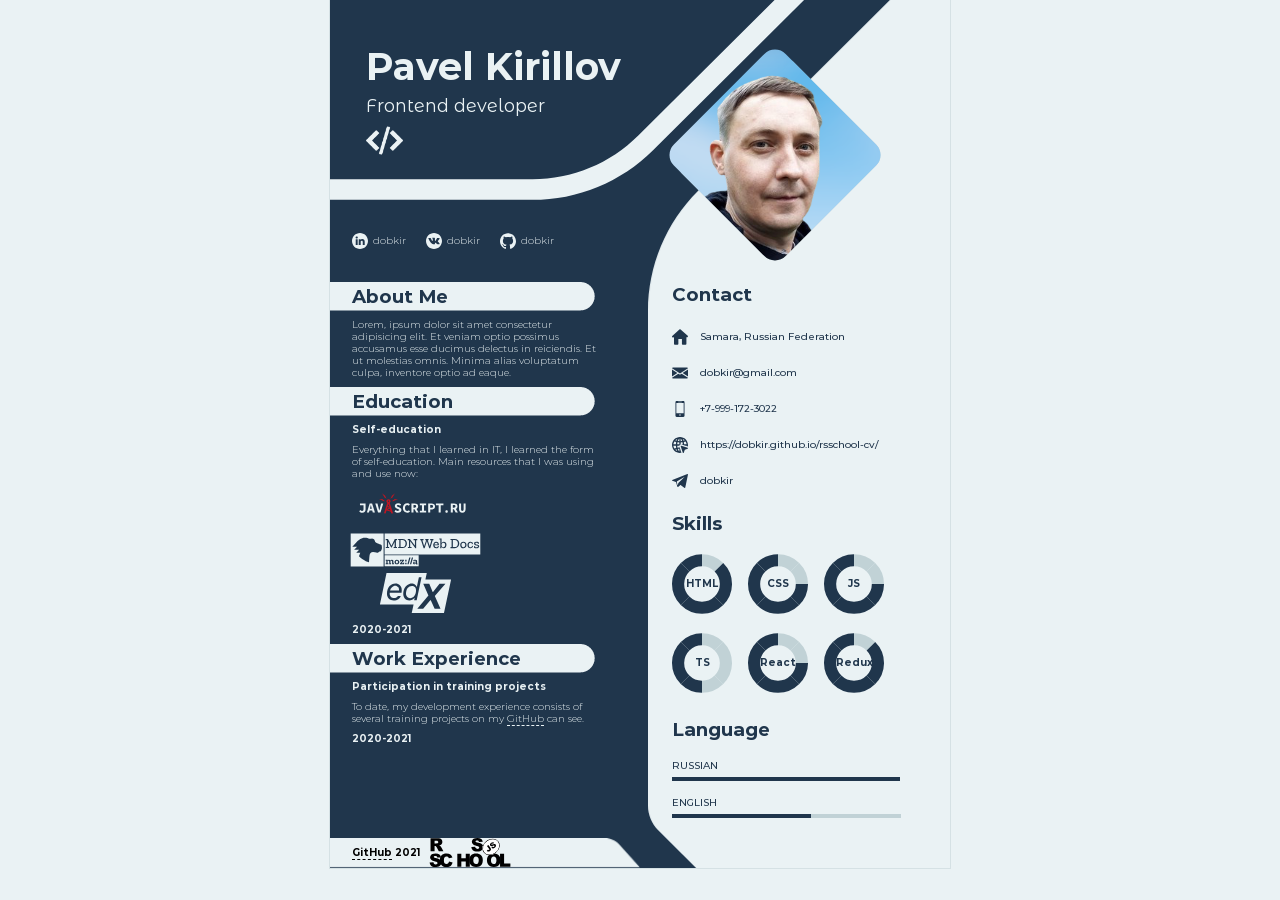
==== index.html @ f52c8d09 "feat: add content to the aside section" ====
<!DOCTYPE html>
<html lang="en">

<head>
  <meta charset="UTF-8">
  <meta http-equiv="X-UA-Compatible" content="IE=edge">
  <meta name="viewport" content="width=device-width, initial-scale=1.0">
  <title>CV Kirillov</title>
  <link rel="stylesheet" href="css/style.css">
</head>

<body class="body">

  <container class="container">

    <header class="header">
      <section class="header__info">
        <h1 class="header__title">
          Pavel Kirillov
        </h1>
        <!-- /.header__title -->
        <p class="header__subtitle">
          Frontend developer
        </p>
        <!-- /.header__subtitle -->
        <figure class="header__logo">
          <img src="img/logos/my_logo.png" alt="logo: my logo" width="37" height="37">
        </figure>
        <!-- /.header__logo -->
      </section>
      <!-- /.header__info -->

      <section class="header__avatar">
        <figure class="avatar">
          <img src="img/My_avatar_310x310_v1.1.png" alt="photo: my photo" width="160" height="160">
        </figure>
        <!-- /.avatar -->
      </section>
      <!-- /.header__avatar -->

    </header>
    <!-- /.header -->

    <main class="main">
      <article class="main__article">

        <ul class="social__links">

          <!-- LinkedIn link -->
          <li class="social__link">
            <img class="social__link--icon" src="img/social_icons/in-circled-light.svg" alt="icon: linkedin icon"
              width="16" height="16">
            <a class="social__link--link" href="https://www.linkedin.com/in/dobkir/" target="_blank">dobkir</a>
          </li>
          <!-- /.social__link -->

          <!-- VK link -->
          <li class="social__link">
            <img class="social__link--icon" src="img/social_icons/vk-circled-light.svg" alt="icon: vk icon" width="16"
              height="16">
            <a class="social__link--link" href="https://vk.com/dobkir" target="_blank">dobkir</a>
          </li>
          <!-- /.social__link -->

          <!-- GitHub link -->
          <li class="social__link">
            <img class="social__link--icon" src="img/social_icons/github-circled-light.svg" alt="icon: telegram icon"
              width="16" height="16">
            <a class="social__link--link" href="https://github.com/dobkir" target="_blank">dobkir</a>
          </li>
          <!-- /.social__link -->

        </ul>
        <!-- /.social__links -->

        <!-- About Me section -->
        <section class="main__section">
          <h2 class="main__section--title pl">
            About Me
          </h2>
          <p class="main__section--text pl">
            Lorem, ipsum dolor sit amet consectetur adipisicing elit.
            Et veniam optio possimus accusamus esse ducimus
            delectus in reiciendis. Et ut molestias omnis.
            Minima alias voluptatum culpa, inventore optio ad eaque.
          </p>
        </section>
        <!-- /.main__section -->

        <!-- Education section -->
        <section class="main__section">
          <h2 class="main__section--title pl">
            Education
          </h2>
          <h3 class="main__section--subtitle pl">
            Self-education
          </h3>
          <p class="main__section--text pl">
            Everything that I learned in IT, I learned the form of self-education.
            Main resources that I was using and use now:
          </p>
          <figure class="main__section--figure">
            <a href="https://learn.javascript.ru/" target="_blank">
              <img src="img/logos/learnjs-logo-light.svg" alt="brand: learn.javascript logo" width="171" height="40">
            </a>
          </figure>
          <figure class="main__section--figure">
            <a href="https://developer.mozilla.org/ru/" target="_blank">
              <img src="img/logos/mdn-logo-light.svg" alt="brand: MDN WebDocs logo" width="171" height="40">
            </a>
          </figure>
          <figure class="main__section--figure">
            <a href="https://www.edx.org/" target="_blank">
              <img src="img/logos/edx-logo-light.svg" alt="brand: Edx logo" width="171" height="40">
            </a>
          </figure>
          <h3 class="main__section--subtitle pl">
            2020-2021
          </h3>
        </section>
        <!-- /.main__section -->

        <!-- Experience -->
        <section class="main__section">
          <h2 class="main__section--title pl">
            Work Experience
          </h2>
          <h3 class="main__section--subtitle pl">
            Participation in training projects
          </h3>
          <p class="main__section--text pl">
            To date, my development experience consists of several training projects on my <a
              class="github__link--inline" href="https://github.com/dobkir/">GitHub</a> can see.
          </p>
          <h3 class="main__section--subtitle pl">
            2020-2021
          </h3>
        </section>
        <!-- /.main__section -->

      </article>
      <!-- /.main__article -->

      <aside class="aside">

        <section class="aside__section">

          <h2 class="aside__section--title">
            Contact
          </h2>

          <ul class="contacts">

            <!-- Home adress -->
            <li class="contacts__item">
              <img class="contacts__item--icon" src="img/social_icons/home-dark.svg" alt="icon: home" width="16"
                height="16">
              Samara, Russian Federation
            </li>
            <!-- /.contacts__item -->

            <!-- Email -->
            <li class="contacts__item">
              <img class="contacts__item--icon" src="img/social_icons/email-dark.svg" alt="icon: email" width="16"
                height="16">
              <a href="mailto:p.kirillov2020@gmail.com" target="_blank">
                dobkir@gmail.com
              </a>
            </li>
            <!-- /.contacts__item -->

            <!-- Phone number -->
            <li class="contacts__item">
              <img class="contacts__item--icon" src="img/social_icons/smartphone-dark.svg" alt="icon: phone" width="16"
                height="16">
              <a href="tel: +79991723022" target="_blank">
                +7-999-172-3022
              </a>
            </li>
            <!-- /.contacts__item -->

            <!-- Website -->
            <li class="contacts__item">
              <img class="contacts__item--icon" src="img/social_icons/web-dark.svg" alt="icon: web" width="16"
                height="16">
              <a href="https://dobkir.github.io/rsschool-cv/" target="_blank">
                https://dobkir.github.io/rsschool-cv/
              </a>
            </li>
            <!-- /.contacts__item -->

            <!-- Telegram link -->
            <li class="contacts__item">
              <img class="contacts__item--icon" src="img/social_icons/telegram-dark.svg" alt="icon: telegram icon"
                width="16" height="16">
              <a href="https://telegram.im/@dobkir" target="_blank">dobkir</a>
            </li>
            <!-- /.contacts__item -->

          </ul>
          <!-- /.contacts -->

        </section>
        <!-- /.aside__section -->
        <!-- /Contacts -->

        <section class="aside__section">
          <h2 class="aside__section--title">
            Skills
          </h2>

          <ul class="skills">

            <!-- HTML Skill -->
            <li class="skills__item">
              <img class="skills__item--icon" src="img/progress-circles/progress_circle--88percent.svg"
                alt="diagram: progress circle full" width="60" height="60">
              <span class="skills__item--name">HTML</span>
            </li>
            <!-- /.skills__item -->

            <!-- CSS Skill -->
            <li class="skills__item">
              <img class="skills__item--icon" src="img/progress-circles/progress_circle--75percent.svg"
                alt="diagram: progress circle full" width="60" height="60">
              <span class="skills__item--name">CSS</span>
            </li>
            <!-- /.skills__item -->

            <!-- JS Skill -->
            <li class="skills__item">
              <img class="skills__item--icon" src="img/progress-circles/progress_circle--75percent.svg"
                alt="diagram: progress circle full" width="60" height="60">
              <span class="skills__item--name">JS</span>
            </li>
            <!-- /.skills__item -->

            <!-- TS Skill -->
            <li class="skills__item">
              <img class="skills__item--icon" src="img/progress-circles/progress_circle--50percent copy.svg"
                alt="diagram: progress circle full" width="60" height="60">
              <span class="skills__item--name">TS</span>
            </li>
            <!-- /.skills__item -->

            <!-- React Skill -->
            <li class="skills__item">
              <img class="skills__item--icon" src="img/progress-circles/progress_circle--75percent.svg"
                alt="diagram: progress circle full" width="60" height="60">
              <span class="skills__item--name">React</span>
            </li>
            <!-- /.skills__item -->

            <!-- Redux Skill -->
            <li class="skills__item">
              <img class="skills__item--icon" src="img/progress-circles/progress_circle--88percent.svg"
                alt="diagram: progress circle full" width="60" height="60">
              <span class="skills__item--name">Redux</span>
            </li>
            <!-- /.skills__item -->

          </ul>
          <!-- /.skills -->

        </section>
        <!-- /.aside__section -->
        <!-- /Skills -->

        <section class="aside__section">

          <h2 class="aside__section--title">
            Language
          </h2>

          <ul class="language">
            <li class="language__item">
              <h4 class="language__item--subtitle">
                Russian
              </h4>
              <span class="language__item--progress--russian"></span>
            </li>
            <!-- /.language__item -->
            <li class="language__item">
              <h4 class="language__item--subtitle">
                English
              </h4>
              <span class="language__item--progress--english"></span>
            </li>
            <!-- /.language__item -->
          </ul>
          <!-- /.language -->

        </section>
        <!-- /.aside__section -->
        <!-- /Language -->

      </aside>
      <!-- /.aside -->

    </main>
    <!-- /.main -->

    <footer class="footer">
      <p class="footer__inline pl">
        <a class="github__link--inline" href="https://github.com/dobkir/">GitHub</a>
        <time datetime="2021-09-20 20:00">2021</time>
      </p>
      <figure>
        <a href="https://rs.school/js/" target="_blank">
          <img src="img/logos/rs_school_js.svg" alt="brand: The Rolling Scopes logo" width="100" height="30">
        </a>
      </figure>
    </footer>
    <!-- /.footer -->

  </container>
  <!-- /.container -->

</body>

</html>
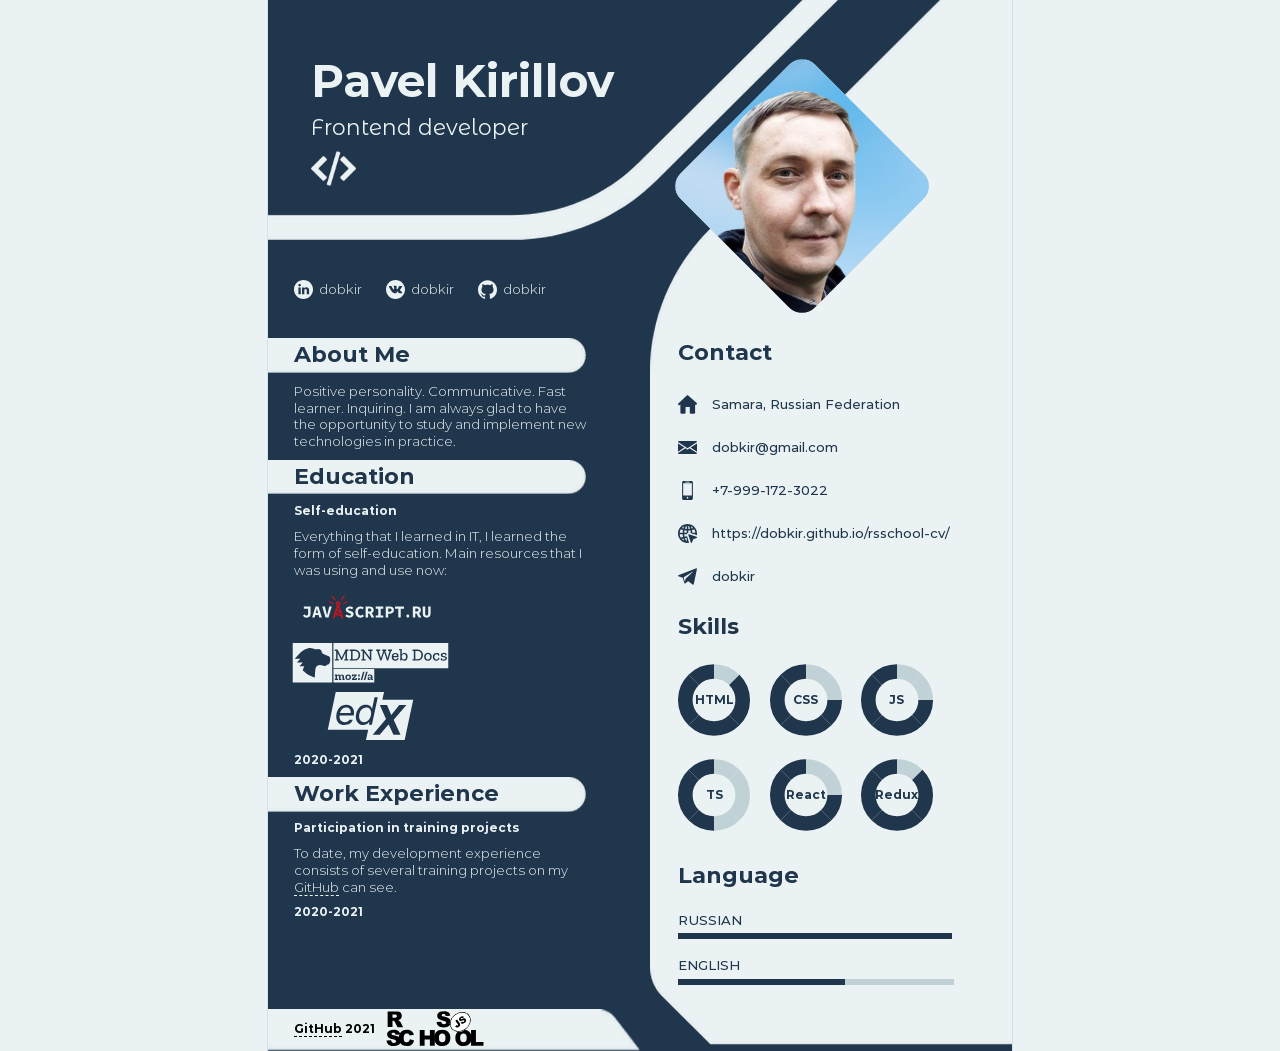
==== commit 0b80c63c: "refactor: made the entire landing page 20 percent larger" ====
--- a/index.html
+++ b/index.html
@@ -24,7 +24,7 @@
         </p>
         <!-- /.header__subtitle -->
         <figure class="header__logo">
-          <img src="img/logos/my_logo.png" alt="logo: my logo" width="37" height="37">
+          <img src="img/logos/my_logo.png" alt="logo: my logo" width="45" height="45">
         </figure>
         <!-- /.header__logo -->
       </section>
@@ -32,7 +32,7 @@
 
       <section class="header__avatar">
         <figure class="avatar">
-          <img src="img/My_avatar_310x310_v1.1.png" alt="photo: my photo" width="160" height="160">
+          <img src="img/My_avatar_310x310_v1.1.png" alt="photo: my photo" width="192" height="192">
         </figure>
         <!-- /.avatar -->
       </section>
@@ -49,15 +49,15 @@
           <!-- LinkedIn link -->
           <li class="social__link">
             <img class="social__link--icon" src="img/social_icons/in-circled-light.svg" alt="icon: linkedin icon"
-              width="16" height="16">
+              width="19" height="19">
             <a class="social__link--link" href="https://www.linkedin.com/in/dobkir/" target="_blank">dobkir</a>
           </li>
           <!-- /.social__link -->
 
           <!-- VK link -->
           <li class="social__link">
-            <img class="social__link--icon" src="img/social_icons/vk-circled-light.svg" alt="icon: vk icon" width="16"
-              height="16">
+            <img class="social__link--icon" src="img/social_icons/vk-circled-light.svg" alt="icon: vk icon" width="19"
+              height="19">
             <a class="social__link--link" href="https://vk.com/dobkir" target="_blank">dobkir</a>
           </li>
           <!-- /.social__link -->
@@ -65,7 +65,7 @@
           <!-- GitHub link -->
           <li class="social__link">
             <img class="social__link--icon" src="img/social_icons/github-circled-light.svg" alt="icon: telegram icon"
-              width="16" height="16">
+              width="19" height="19">
             <a class="social__link--link" href="https://github.com/dobkir" target="_blank">dobkir</a>
           </li>
           <!-- /.social__link -->
@@ -79,10 +79,8 @@
             About Me
           </h2>
           <p class="main__section--text pl">
-            Lorem, ipsum dolor sit amet consectetur adipisicing elit.
-            Et veniam optio possimus accusamus esse ducimus
-            delectus in reiciendis. Et ut molestias omnis.
-            Minima alias voluptatum culpa, inventore optio ad eaque.
+            Positive personality. Communicative. Fast learner. Inquiring.
+            I am always glad to have the opportunity to study and implement new technologies in practice.
           </p>
         </section>
         <!-- /.main__section -->
@@ -101,19 +99,20 @@
           </p>
           <figure class="main__section--figure">
             <a href="https://learn.javascript.ru/" target="_blank">
-              <img src="img/logos/learnjs-logo-light.svg" alt="brand: learn.javascript logo" width="171" height="40">
+              <img src="img/logos/learnjs-logo-light.svg" alt="brand: learn.javascript logo" width="205" height="48">
             </a>
           </figure>
           <figure class="main__section--figure">
             <a href="https://developer.mozilla.org/ru/" target="_blank">
-              <img src="img/logos/mdn-logo-light.svg" alt="brand: MDN WebDocs logo" width="171" height="40">
+              <img src="img/logos/mdn-logo-light.svg" alt="brand: MDN WebDocs logo" width="205" height="48">
             </a>
           </figure>
           <figure class="main__section--figure">
             <a href="https://www.edx.org/" target="_blank">
-              <img src="img/logos/edx-logo-light.svg" alt="brand: Edx logo" width="171" height="40">
+              <img src="img/logos/edx-logo-light.svg" alt="brand: Edx logo" width="205" height="48">
             </a>
           </figure>
+
           <h3 class="main__section--subtitle pl">
             2020-2021
           </h3>
@@ -153,16 +152,16 @@
 
             <!-- Home adress -->
             <li class="contacts__item">
-              <img class="contacts__item--icon" src="img/social_icons/home-dark.svg" alt="icon: home" width="16"
-                height="16">
+              <img class="contacts__item--icon" src="img/social_icons/home-dark.svg" alt="icon: home" width="19"
+                height="19">
               Samara, Russian Federation
             </li>
             <!-- /.contacts__item -->
 
             <!-- Email -->
             <li class="contacts__item">
-              <img class="contacts__item--icon" src="img/social_icons/email-dark.svg" alt="icon: email" width="16"
-                height="16">
+              <img class="contacts__item--icon" src="img/social_icons/email-dark.svg" alt="icon: email" width="19"
+                height="19">
               <a href="mailto:p.kirillov2020@gmail.com" target="_blank">
                 dobkir@gmail.com
               </a>
@@ -171,8 +170,8 @@
 
             <!-- Phone number -->
             <li class="contacts__item">
-              <img class="contacts__item--icon" src="img/social_icons/smartphone-dark.svg" alt="icon: phone" width="16"
-                height="16">
+              <img class="contacts__item--icon" src="img/social_icons/smartphone-dark.svg" alt="icon: phone" width="19"
+                height="19">
               <a href="tel: +79991723022" target="_blank">
                 +7-999-172-3022
               </a>
@@ -181,8 +180,8 @@
 
             <!-- Website -->
             <li class="contacts__item">
-              <img class="contacts__item--icon" src="img/social_icons/web-dark.svg" alt="icon: web" width="16"
-                height="16">
+              <img class="contacts__item--icon" src="img/social_icons/web-dark.svg" alt="icon: web" width="19"
+                height="19">
               <a href="https://dobkir.github.io/rsschool-cv/" target="_blank">
                 https://dobkir.github.io/rsschool-cv/
               </a>
@@ -192,7 +191,7 @@
             <!-- Telegram link -->
             <li class="contacts__item">
               <img class="contacts__item--icon" src="img/social_icons/telegram-dark.svg" alt="icon: telegram icon"
-                width="16" height="16">
+                width="19" height="19">
               <a href="https://telegram.im/@dobkir" target="_blank">dobkir</a>
             </li>
             <!-- /.contacts__item -->
@@ -214,7 +213,7 @@
             <!-- HTML Skill -->
             <li class="skills__item">
               <img class="skills__item--icon" src="img/progress-circles/progress_circle--88percent.svg"
-                alt="diagram: progress circle full" width="60" height="60">
+                alt="diagram: progress circle full" width="72" height="72">
               <span class="skills__item--name">HTML</span>
             </li>
             <!-- /.skills__item -->
@@ -222,7 +221,7 @@
             <!-- CSS Skill -->
             <li class="skills__item">
               <img class="skills__item--icon" src="img/progress-circles/progress_circle--75percent.svg"
-                alt="diagram: progress circle full" width="60" height="60">
+                alt="diagram: progress circle full" width="72" height="72">
               <span class="skills__item--name">CSS</span>
             </li>
             <!-- /.skills__item -->
@@ -230,7 +229,7 @@
             <!-- JS Skill -->
             <li class="skills__item">
               <img class="skills__item--icon" src="img/progress-circles/progress_circle--75percent.svg"
-                alt="diagram: progress circle full" width="60" height="60">
+                alt="diagram: progress circle full" width="72" height="72">
               <span class="skills__item--name">JS</span>
             </li>
             <!-- /.skills__item -->
@@ -238,7 +237,7 @@
             <!-- TS Skill -->
             <li class="skills__item">
               <img class="skills__item--icon" src="img/progress-circles/progress_circle--50percent copy.svg"
-                alt="diagram: progress circle full" width="60" height="60">
+                alt="diagram: progress circle full" width="72" height="72">
               <span class="skills__item--name">TS</span>
             </li>
             <!-- /.skills__item -->
@@ -246,7 +245,7 @@
             <!-- React Skill -->
             <li class="skills__item">
               <img class="skills__item--icon" src="img/progress-circles/progress_circle--75percent.svg"
-                alt="diagram: progress circle full" width="60" height="60">
+                alt="diagram: progress circle full" width="72" height="72">
               <span class="skills__item--name">React</span>
             </li>
             <!-- /.skills__item -->
@@ -254,7 +253,7 @@
             <!-- Redux Skill -->
             <li class="skills__item">
               <img class="skills__item--icon" src="img/progress-circles/progress_circle--88percent.svg"
-                alt="diagram: progress circle full" width="60" height="60">
+                alt="diagram: progress circle full" width="72" height="72">
               <span class="skills__item--name">Redux</span>
             </li>
             <!-- /.skills__item -->
@@ -307,7 +306,7 @@
       </p>
       <figure>
         <a href="https://rs.school/js/" target="_blank">
-          <img src="img/logos/rs_school_js.svg" alt="brand: The Rolling Scopes logo" width="100" height="30">
+          <img src="img/logos/rs_school_js.svg" alt="brand: The Rolling Scopes logo" width="120" height="36">
         </a>
       </figure>
     </footer>
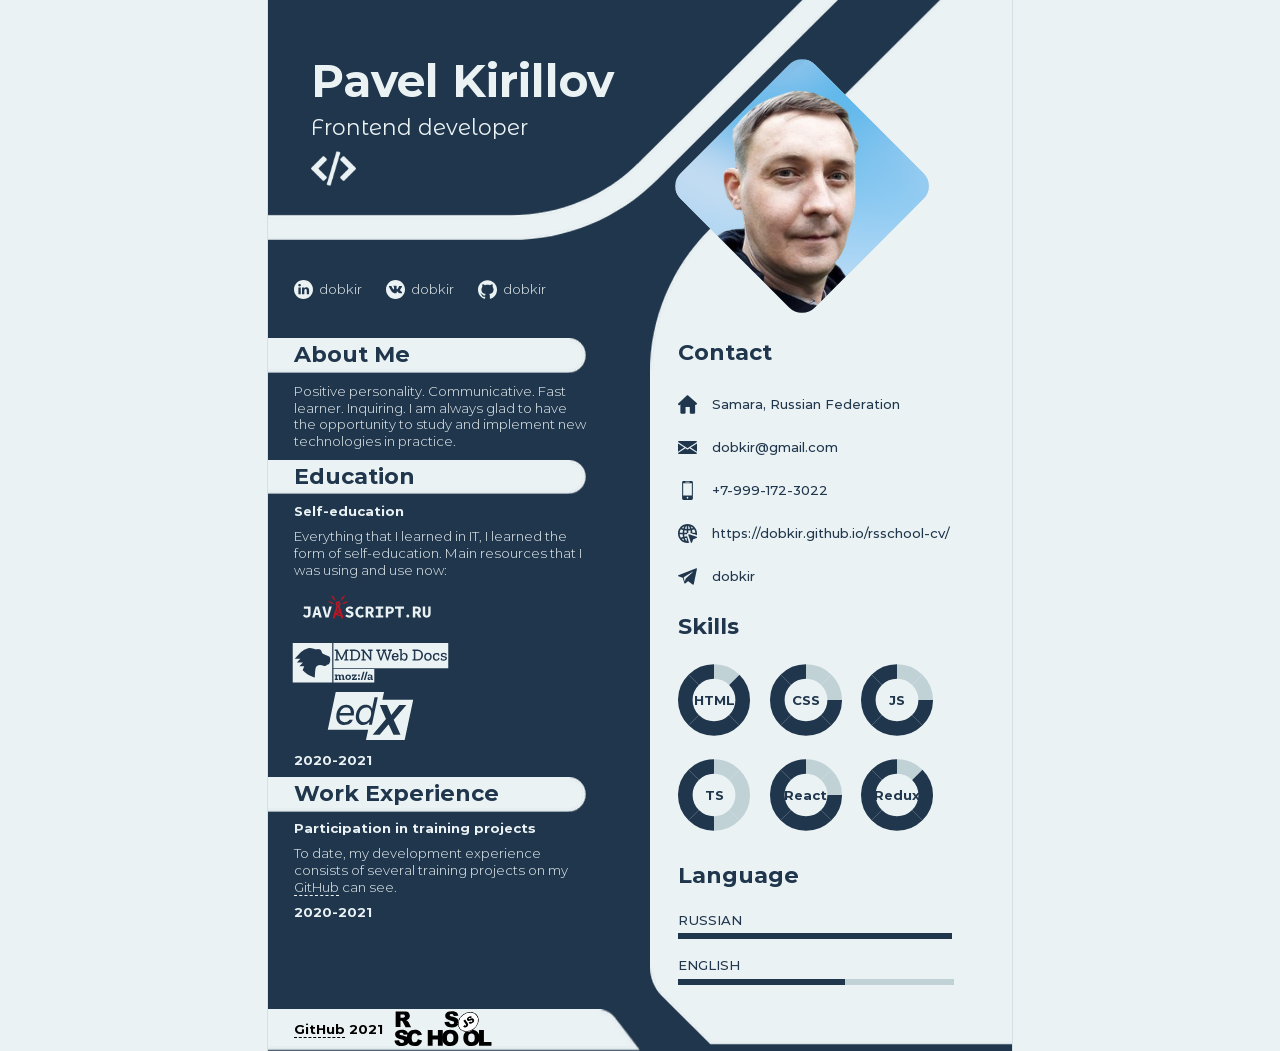
==== commit 17ee2e67: "refactor: fix any problems for validator w3 and add favicon link in head" ====
--- a/index.html
+++ b/index.html
@@ -5,13 +5,14 @@
   <meta charset="UTF-8">
   <meta http-equiv="X-UA-Compatible" content="IE=edge">
   <meta name="viewport" content="width=device-width, initial-scale=1.0">
+  <link rel="icon" type="image/png" href="favicon.png">
   <title>CV Kirillov</title>
   <link rel="stylesheet" href="css/style.css">
 </head>
 
 <body class="body">
 
-  <container class="container">
+  <div class="container">
 
     <header class="header">
       <section class="header__info">
@@ -30,19 +31,20 @@
       </section>
       <!-- /.header__info -->
 
-      <section class="header__avatar">
+      <div class="header__avatar">
         <figure class="avatar">
           <img src="img/My_avatar_310x310_v1.1.png" alt="photo: my photo" width="192" height="192">
         </figure>
         <!-- /.avatar -->
-      </section>
+      </div>
       <!-- /.header__avatar -->
 
     </header>
     <!-- /.header -->
 
     <main class="main">
-      <article class="main__article">
+
+      <div class="main__article">
 
         <ul class="social__links">
 
@@ -137,7 +139,7 @@
         </section>
         <!-- /.main__section -->
 
-      </article>
+      </div>
       <!-- /.main__article -->
 
       <aside class="aside">
@@ -172,7 +174,7 @@
             <li class="contacts__item">
               <img class="contacts__item--icon" src="img/social_icons/smartphone-dark.svg" alt="icon: phone" width="19"
                 height="19">
-              <a href="tel: +79991723022" target="_blank">
+              <a href="tel:+79991723022" target="_blank">
                 +7-999-172-3022
               </a>
             </li>
@@ -236,7 +238,7 @@
 
             <!-- TS Skill -->
             <li class="skills__item">
-              <img class="skills__item--icon" src="img/progress-circles/progress_circle--50percent copy.svg"
+              <img class="skills__item--icon" src="img/progress-circles/progress_circle--50percent.svg"
                 alt="diagram: progress circle full" width="72" height="72">
               <span class="skills__item--name">TS</span>
             </li>
@@ -312,7 +314,7 @@
     </footer>
     <!-- /.footer -->
 
-  </container>
+  </div>
   <!-- /.container -->
 
 </body>
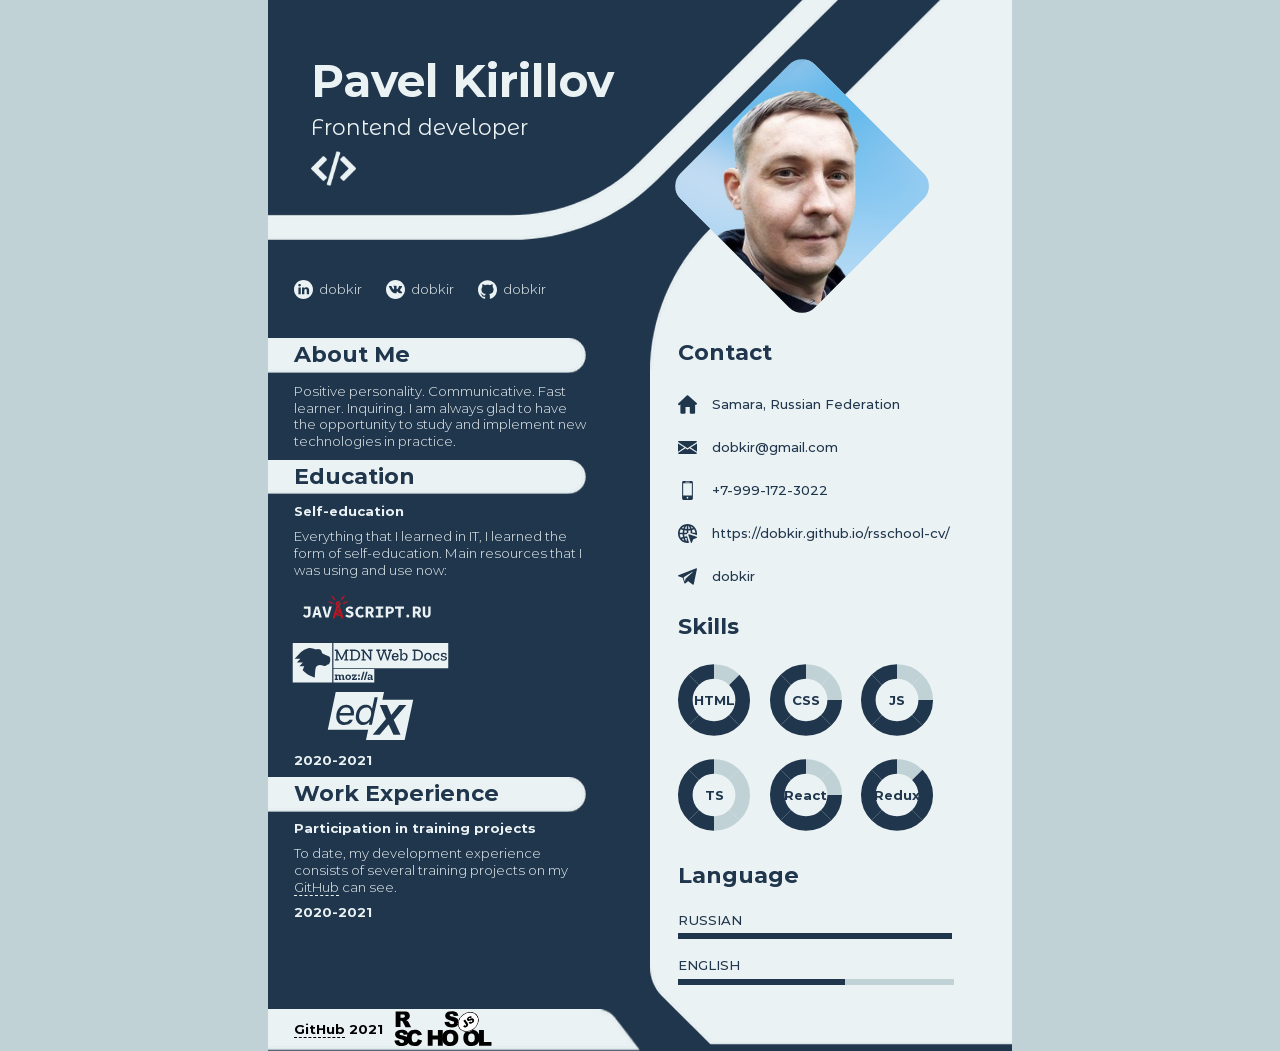
==== commit 4d462e38: "fix: fix the blank page as a target for inline links on GitHub. Change the color of the general back" ====
--- a/index.html
+++ b/index.html
@@ -7,6 +7,9 @@
   <meta name="viewport" content="width=device-width, initial-scale=1.0">
   <link rel="icon" type="image/png" href="favicon.png">
   <title>CV Kirillov</title>
+  <link rel="stylesheet" href="css/fonts.css">
+  <link rel="stylesheet" href="css/normalize.css">
+  <link rel="stylesheet" href="css/variables.css">
   <link rel="stylesheet" href="css/style.css">
 </head>
 
@@ -131,7 +134,7 @@
           </h3>
           <p class="main__section--text pl">
             To date, my development experience consists of several training projects on my <a
-              class="github__link--inline" href="https://github.com/dobkir/">GitHub</a> can see.
+              class="github__link--inline" href="https://github.com/dobkir/" target="_blank">GitHub</a> can see.
           </p>
           <h3 class="main__section--subtitle pl">
             2020-2021
@@ -303,7 +306,7 @@
 
     <footer class="footer">
       <p class="footer__inline pl">
-        <a class="github__link--inline" href="https://github.com/dobkir/">GitHub</a>
+        <a class="github__link--inline" href="https://github.com/dobkir/" target="_blank">GitHub</a>
         <time datetime="2021-09-20 20:00">2021</time>
       </p>
       <figure>
--- a/css/fonts.css
+++ b/css/fonts.css
@@ -0,0 +1,35 @@
+@font-face {
+  font-family: "MontserratBold";
+  src: url("../fonts/Montserrat-Bold.woff2") format("woff2"),
+    url("../fonts/Montserrat-Bold.woff") format("woff");
+  font-display: swap;
+  font-weight: 700;
+  font-style: normal;
+}
+
+@font-face {
+  font-family: "MontserratMedium";
+  src: url("../fonts/Montserrat-Medium.woff2") format("woff2"),
+    url("../fonts/Montserrat-Medium.woff") format("woff");
+  font-display: swap;
+  font-weight: 500;
+  font-style: normal;
+}
+
+@font-face {
+  font-family: "MontserratRegular";
+  src: url("../fonts/MontserratAlternates-Regular.woff2") format("woff2"),
+    url("../fonts/MontserratAlternates-Regular.woff") format("woff");
+  font-display: swap;
+  font-weight: 400;
+  font-style: normal;
+}
+
+@font-face {
+  font-family: "MontserratLight";
+  src: url("../fonts/Montserrat-Light.woff2") format("woff2"),
+    url("../fonts/Montserrat-Light.woff") format("woff");
+  font-display: swap;
+  font-weight: 300;
+  font-style: normal;
+}
--- a/css/variables.css
+++ b/css/variables.css
@@ -0,0 +1,12 @@
+:root {
+  --light-color: #eaf2f4;
+  --dark-color: #20364c;
+  --neutral-color: #c1d2d6;
+  --header-title-font: normal 700 3.8rem/4.6rem "MontserratBold";
+  --header-subtitle-font: normal 400 1.8rem/2.2rem "MontserratRegular";
+  --social-font: normal 300 1.1rem/1.6rem "MontserratLight";
+  --section-title-font: normal 700 1.85rem/2.9rem "MontserratBold";
+  --section-subtitle-font: normal 700 1.1rem/1.2rem "MontserratBold";
+  --section-text-font: normal 300 1.1rem/1.4rem "MontserratLight";
+  --aside-text-font: normal 500 1.1rem/1.2rem "MontserratMedium";
+}
--- a/css/style.css
+++ b/css/style.css
@@ -0,0 +1,394 @@
+:root {
+  font-size: 0.75em;
+}
+
+.body {
+  background-color: var(--neutral-color);
+}
+
+h1,
+h2,
+h3,
+h4 {
+  margin: 0;
+}
+
+p {
+  margin: 0;
+  padding: 0;
+}
+
+ul {
+  margin: 0;
+  padding: 0;
+  list-style: none;
+}
+
+a:hover,
+a:focus {
+  outline: 1px dashed;
+  opacity: 0.7;
+}
+
+.pl {
+  padding-left: 2.2rem;
+}
+
+.container {
+  display: flex;
+  flex-direction: column;
+  max-width: 62rem;
+  height: auto;
+  margin: auto;
+
+  background-color: var(--dark-color);
+  background-image: url(../img/backgrounds/bg-right.png);
+  background-repeat: no-repeat;
+  background-position: 101% 0;
+  outline: 1px solid rgba(193, 210, 214, 0.5);
+}
+
+/*==================== Header ====================*/
+
+.header {
+  display: flex;
+  height: 20rem;
+
+  background: url(../img/backgrounds/bg-header.png) 0 100% no-repeat;
+}
+
+.header__info {
+  order: 0;
+  flex-basis: 60%;
+
+  display: flex;
+  flex-direction: column;
+  margin-left: 3.6rem;
+  margin-top: 4.4rem;
+
+  color: var(--light-color);
+}
+
+.header__title {
+  font: var(--header-title-font);
+}
+
+.header__subtitle {
+  margin: 0.5rem 0;
+
+  font: var(--header-subtitle-font);
+}
+
+.header__avatar {
+  order: 1;
+  flex-basis: 40%;
+}
+
+.avatar {
+  width: 16rem;
+  height: 16rem;
+  margin: 7.5rem 9.5rem 0 0;
+
+  border: 1px solid transparent;
+  border-radius: 1.6rem;
+
+  transform: rotate(-45deg);
+
+  overflow: hidden;
+}
+
+.avatar>img {
+  max-width: 100%;
+
+  background-image: url(../img/backgrounds/bg-avatar.png);
+  background-repeat: no-repeat;
+
+  transform: rotate(45deg) scale(1.43);
+}
+
+/*================= End of Header ================*/
+
+
+/*===================== Main =====================*/
+
+.main {
+  display: flex;
+}
+
+/*================= Main Article =================*/
+
+.main__article {
+  order: 0;
+  flex-basis: 60%;
+  flex-direction: column;
+  align-items: flex-start;
+
+  color: var(--light-color);
+}
+
+.social__links {
+  display: flex;
+  align-items: center;
+  margin: 3.3rem 0 3.3rem 2.2rem;
+  padding: 0;
+
+  line-height: 1.2rem;
+}
+
+.social__link {
+  display: flex;
+  margin-right: 2rem;
+
+  font: var(--social-font);
+}
+
+.social__link--icon {
+  margin-right: 0.5rem;
+}
+
+.main__section {
+  max-width: 27rem;
+}
+
+.main__section--title {
+  font: var(--section-title-font);
+  color: var(--dark-color);
+
+  background-image: url(../img/backgrounds/bg-section-title.png);
+  background-repeat: no-repeat;
+}
+
+.main__section--subtitle {
+  margin: 0.8rem 0;
+
+  font: var(--section-subtitle-font);
+}
+
+.main__section--text {
+  margin: 0.8rem 0;
+
+  font: var(--section-text-font);
+  text-align: left;
+}
+
+/*============== End of Main Article ==============*/
+
+
+/*===================== Aside =====================*/
+
+.aside {
+  order: 1;
+  flex-basis: 40%;
+
+  display: flex;
+  flex-direction: column;
+  align-items: flex-start;
+  justify-content: center;
+  margin-top: 8rem;
+  margin-right: 5rem;
+
+  color: var(--dark-color);
+}
+
+.aside__section {
+  flex-basis: 33.3%;
+  width: 100%;
+
+  margin-bottom: 2rem;
+}
+
+.aside__section--title {
+  font: var(--section-title-font);
+  color: var(--dark-color);
+}
+
+.contacts__item {
+  display: flex;
+  align-items: center;
+  margin-top: 2rem;
+
+  font: var(--aside-text-font);
+}
+
+.contacts__item--icon {
+  margin-right: 1.2rem;
+}
+
+.skills {
+  display: flex;
+  flex-wrap: wrap;
+}
+
+.skills__item {
+  position: relative;
+
+  margin-top: 1.6rem;
+  margin-right: 1.6rem;
+}
+
+.skills__item--name {
+  position: absolute;
+  left: 0;
+
+  width: 6rem;
+  margin-left: auto;
+  margin-right: auto;
+
+  font: var(--section-subtitle-font);
+  line-height: 6rem;
+  text-align: center;
+}
+
+.language__item--subtitle {
+  margin: 1.6rem 0 0.5rem;
+
+  font: var(--aside-text-font);
+  text-transform: uppercase;
+}
+
+.language__item--progress--russian {
+  display: block;
+  content: "";
+  width: 100%;
+  height: 0.5rem;
+
+  background-color: var(--dark-color);
+}
+
+.language__item--progress--english {
+  position: relative;
+
+  display: block;
+  content: "";
+  width: 61%;
+  height: 0.5rem;
+
+  background-color: var(--dark-color);
+}
+
+.language__item--progress--english:after {
+  position: absolute;
+  left: 100%;
+
+  display: block;
+  content: "";
+  width: 65%;
+  height: 0.5rem;
+
+  background-color: var(--neutral-color);
+}
+
+/*================= End of Aside =================*/
+/*================= End of Main ==================*/
+
+
+
+/*===================== Footer =====================*/
+
+.footer {
+  display: flex;
+  align-items: center;
+  justify-content: flex-start;
+  height: 3.5rem;
+  max-width: 31rem;
+
+  font: var(--section-subtitle-font);
+
+  background-image: url(../img/backgrounds/bg-footer.png);
+  background-repeat: no-repeat;
+  background-size: 31rem 3.5rem;
+  background-position: 0 100%;
+}
+
+/*================== End of Footer =================*/
+
+.github__link--inline {
+  border-bottom: 1px dashed;
+}
+
+/*================== Media =================*/
+
+@media (max-width: 744px) {
+
+  .container {
+    background-image: none;
+  }
+
+  .header {
+    flex-direction: column;
+    height: auto;
+
+    background: none;
+  }
+
+  .header__info {
+    margin-top: 2rem;
+    margin-bottom: 2rem;
+    margin-left: 2.2rem;
+  }
+
+  .header__avatar {
+    margin: 0 5rem 0;
+  }
+
+  .avatar {
+    width: 12rem;
+    height: 12rem;
+    margin: 0;
+    padding: 0;
+  }
+
+  .avatar>img {
+    width: 12rem;
+    height: 12rem;
+  }
+
+  .main {
+    flex-direction: column;
+  }
+
+  .main__article {
+    flex-basis: 50%;
+  }
+
+  .social__link {
+    font-size: 1.2rem;
+    line-height: 2rem;
+  }
+
+  .social__link--icon {
+    width: 2rem;
+    height: 2rem;
+  }
+
+  .main__section--subtitle {
+    font-size: 1.2rem;
+  }
+
+  .main__section--text {
+    font-size: 1.2rem;
+    line-height: 1.8rem;
+  }
+
+  .aside {
+    flex-basis: 50%;
+    width: 100%;
+    margin: 0;
+    padding: 2.2rem;
+
+    background-color: var(--light-color);
+  }
+
+  .footer {
+    justify-content: space-between;
+
+    color: var(--light-color);
+
+    background-image: none;
+    background-color: var(--dark-color);
+  }
+
+  .language {
+    max-width: 27rem;
+  }
+}
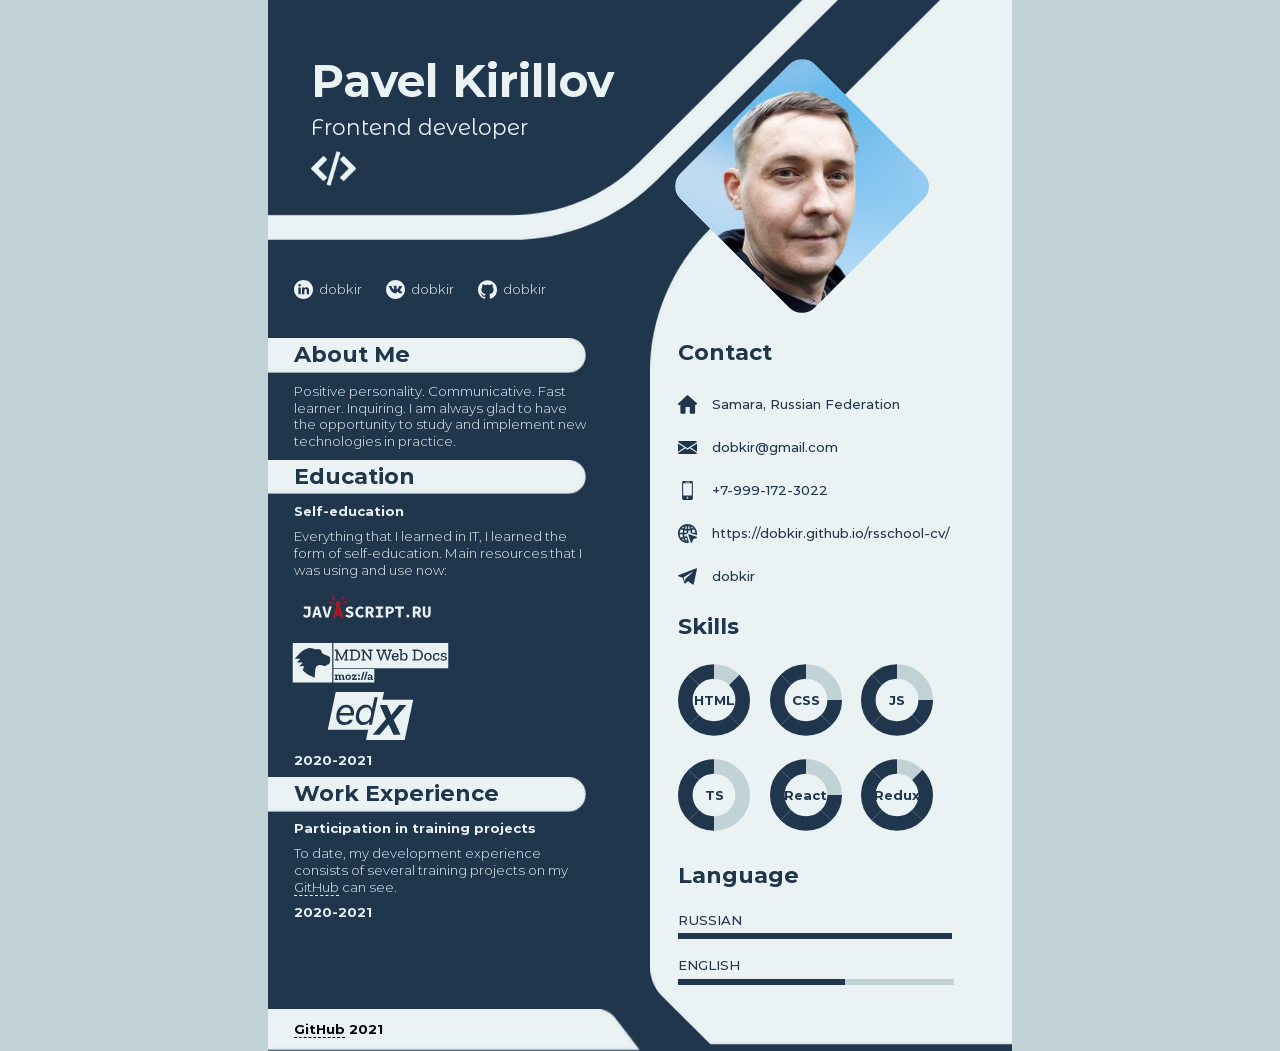
==== commit c868954c: "feat: delete the RSSchool logo from the footer" ====
--- a/index.html
+++ b/index.html
@@ -309,11 +309,6 @@
         <a class="github__link--inline" href="https://github.com/dobkir/" target="_blank">GitHub</a>
         <time datetime="2021-09-20 20:00">2021</time>
       </p>
-      <figure>
-        <a href="https://rs.school/js/" target="_blank">
-          <img src="img/logos/rs_school_js.svg" alt="brand: The Rolling Scopes logo" width="120" height="36">
-        </a>
-      </figure>
     </footer>
     <!-- /.footer -->
 
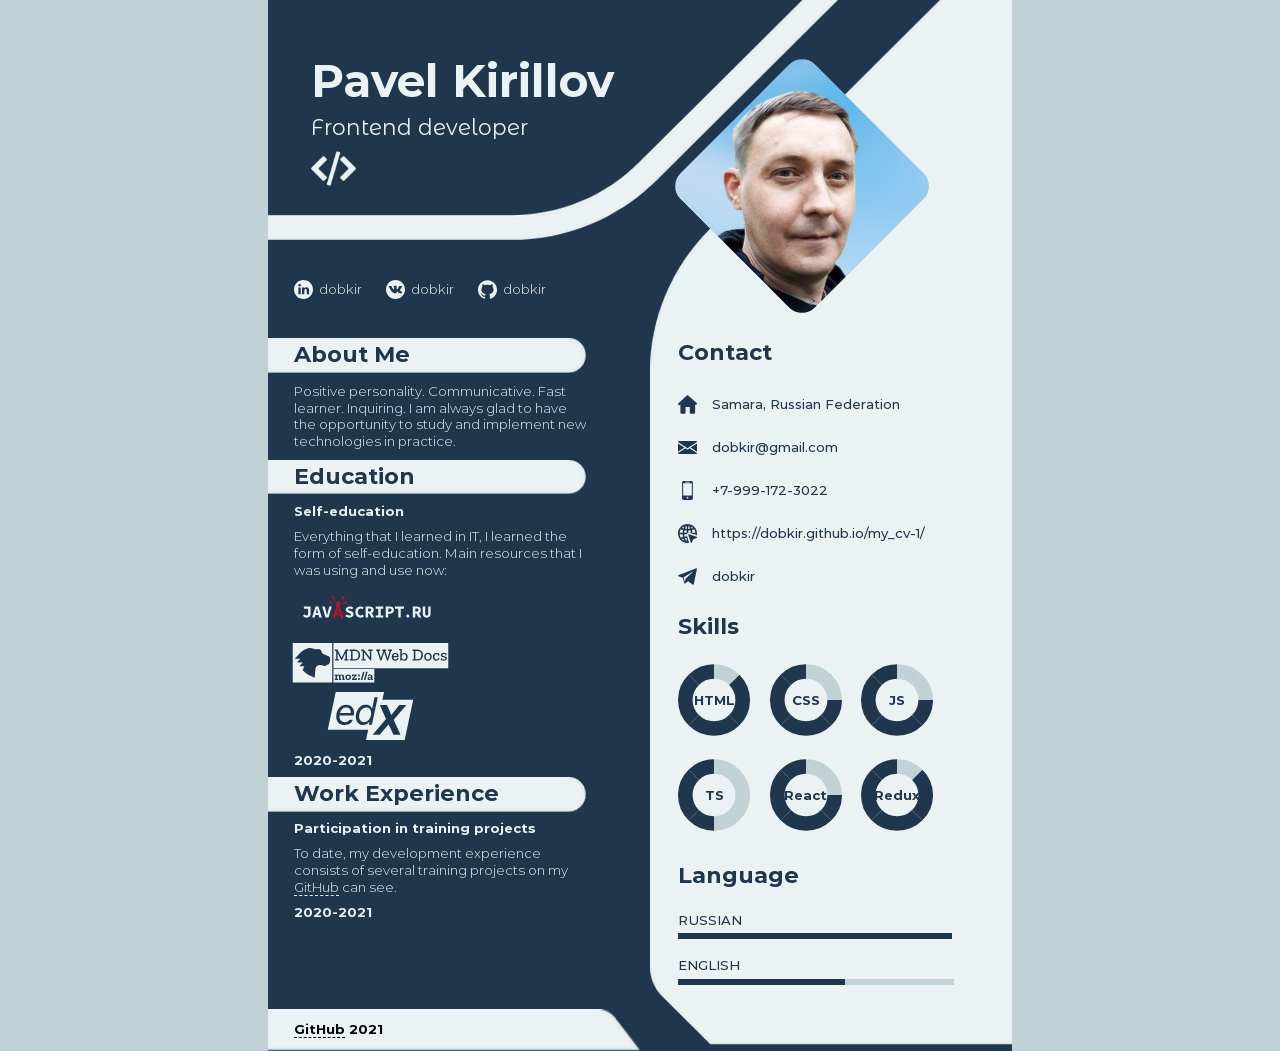
==== commit 9e313804: "docs: add readme and license files" ====
--- a/index.html
+++ b/index.html
@@ -187,8 +187,8 @@
             <li class="contacts__item">
               <img class="contacts__item--icon" src="img/social_icons/web-dark.svg" alt="icon: web" width="19"
                 height="19">
-              <a href="https://dobkir.github.io/rsschool-cv/" target="_blank">
-                https://dobkir.github.io/rsschool-cv/
+              <a href="https://dobkir.github.io/my_cv-1/" target="_blank">
+                https://dobkir.github.io/my_cv-1/
               </a>
             </li>
             <!-- /.contacts__item -->
